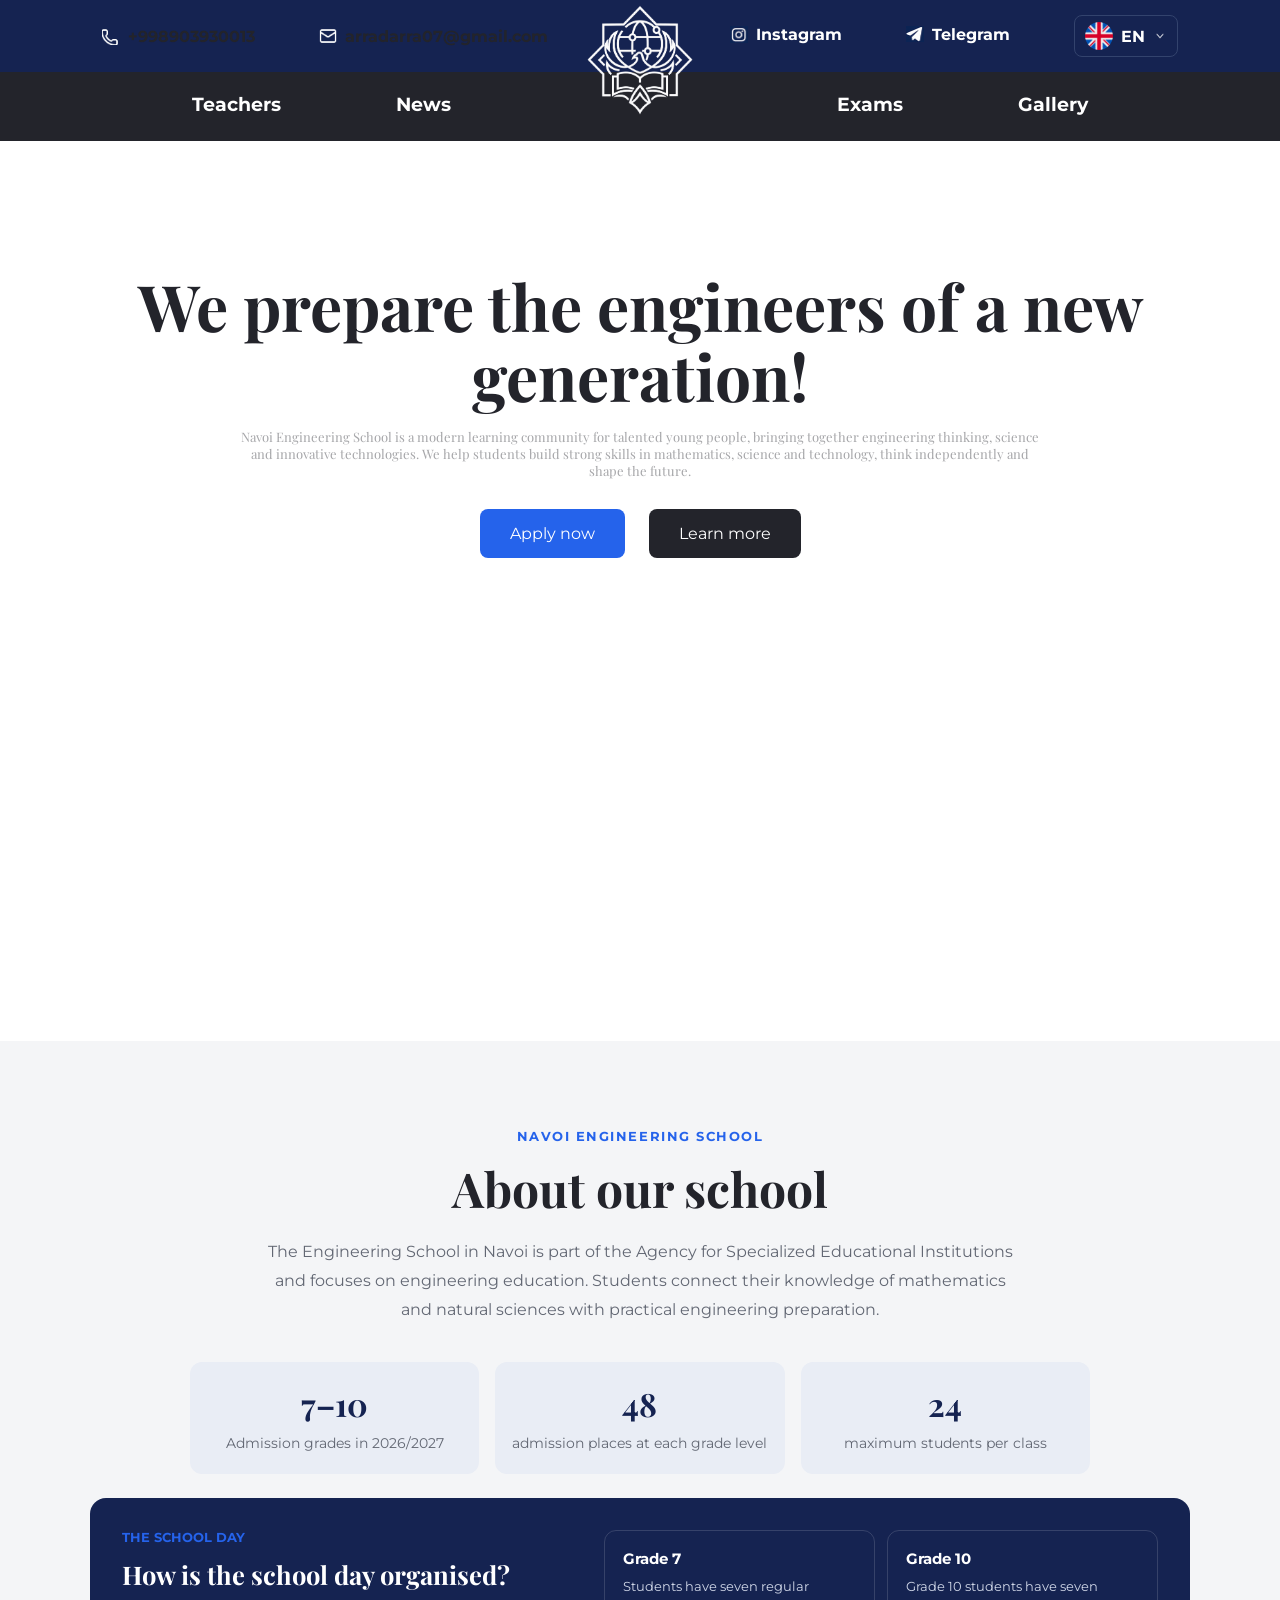
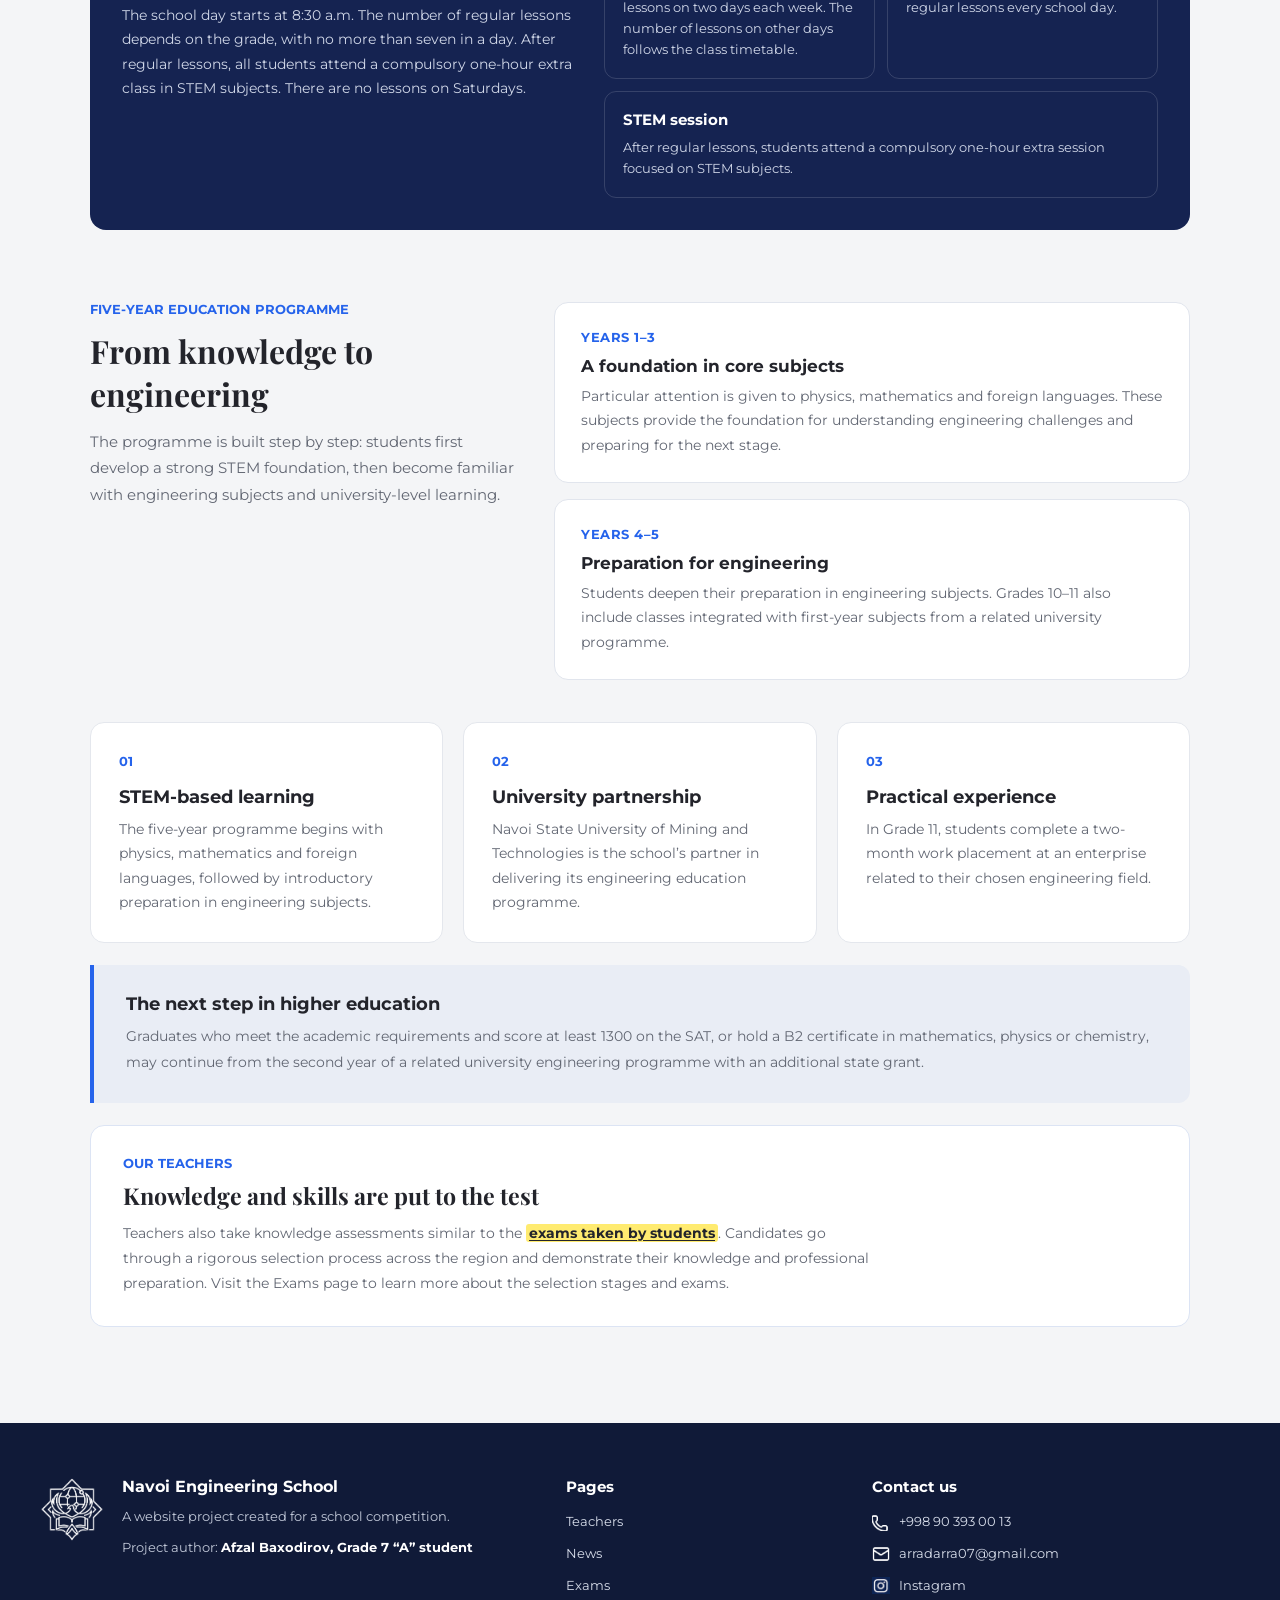
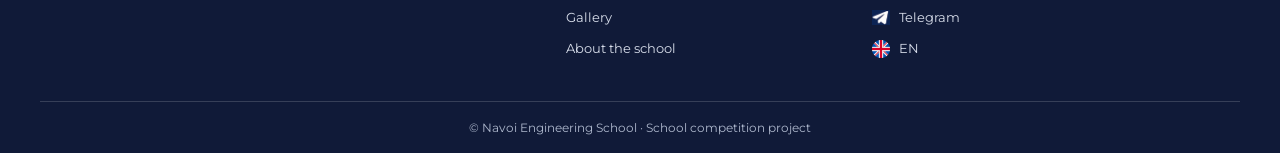
==== ENG/index.html @ 862c659c "Add Russian and English site versions" ====
<!DOCTYPE html>
<html lang="en">
<head>
    <meta charset="UTF-8">
    <meta name="viewport" content="width=device-width, initial-scale=1.0">
    <title>Navoi Engineering School</title>
    <link rel="stylesheet" href="../style.css">
    <link rel="shortcut icon" href="../images/school's emblem/favicon.ico" type="image/x-icon">
    <link rel="preconnect" href="https://fonts.googleapis.com">
    <link rel="preconnect" href="https://fonts.gstatic.com" crossorigin>
    <link href="https://fonts.googleapis.com/css2?family=Comic+Relief:wght@400;700&family=Montserrat:ital,wght@0,100..900;1,100..900&display=swap" rel="stylesheet">
    <link rel="preconnect" href="https://fonts.googleapis.com">
    <link rel="preconnect" href="https://fonts.gstatic.com" crossorigin>
    <link href="https://fonts.googleapis.com/css2?family=Comic+Relief:wght@400;700&family=Montserrat:ital,wght@0,100..900;1,100..900&family=Playfair+Display:ital,wght@0,400..900;1,400..900&display=swap" rel="stylesheet">
</head>
<body>
    <div>
        <nav>
            <header>

                <img src="../images/school's emblem/Global Wings Knowledge Emblem.png" alt="" height=120px" width="120px" class="emblem">


                <div class="top_header">

                    <ul class="top_header_left">
                        <li class="number"><img class="header_icon" src="../images/icons/phone.png" alt="">+998903930013</li>
                        <li class="gmail"><img class="header_icon" src="../images/icons/gmail.png" alt="">arradarra07@gmail.com</li>
                    </ul>

                    <ul class="top_header_right">
                        <li><a class="instagram" href="https://www.instagram.com/navoiy_muhandislik_maktabi?psln=bW1hM2s2ZDJvanhv"><img class="header_icon" src="../images/icons/instagram.png" alt="">Instagram</a></li>
                        <li><a class="telegram" href="https://t.me/Maqsaddan_Yuksak_natijagacha"><img class="header_icon" src="../images/icons/telegram.png" alt="">Telegram</a></li>
                        <li class="language-selector">
                            <details class="lang" data-current-language="en">
                                <summary class="lang_button">
                                    <img class="language-current-flag language-current-flag--uzb" src="../images/icons/uzb-flag.png" alt="">
                                    <img class="language-current-flag language-current-flag--ru" src="../images/icons/rus-flagpng.png" alt="">
                                    <img class="language-current-flag language-current-flag--en" src="../images/icons/uk-flag.png" alt="">
                                    <span class="language-code language-code--uzb">UZB</span><span class="language-code language-code--ru">RU</span><span class="language-code language-code--en">EN</span>
                                    <img class="lang_arrow" src="../images/icons/down.png" alt="">
                                </summary>
                                <ul class="language-menu">
                                    <li><a class="language-option " href="../index.html" ><span>UZB</span><img src="../images/icons/uzb-flag.png" alt=""></a></li>
                                    <li><a class="language-option " href="../RUS/index.html" ><span>RU</span><img src="../images/icons/rus-flagpng.png" alt=""></a></li>
                                    <li><a class="language-option is-current" href="index.html" aria-current="page"><span>EN</span><img src="../images/icons/uk-flag.png" alt=""></a></li>
                                </ul>
                            </details>
                        </li>
                    </ul>


                </div>

                <div class="bottom_header">
                    <ul class="bottom_header_left">
                        <li>
                            <a href="pages/teachers.html" class="teachers page">Teachers</a>
                        </li>

                        <li>
                            <a href="pages/news.html" class="news page">News</a>
                        </li>
                    </ul>

                    <ul class="bottom_header_right">
                        <li>
                            <a href="pages/exams.html" class="exams page">Exams</a>
                        </li>

                        <li>
                            <a href="pages/gallery.html" class="gallery page">Gallery</a>
                        </li>
                    </ul>
                </div>
            </header>



            <div class="body">

                <div class="body__text">
                    <h1 class="h1">
                    We prepare the engineers of a new generation!
                    </h1>
                    <p class="desc">
                        Navoi Engineering School is a modern learning community for talented young people, bringing together engineering thinking, science and innovative technologies. We help students build strong skills in mathematics, science and technology, think independently and shape the future.
                    </p>
                </div>

                <div class="main__buttons">

                    <div class="ariza">
                        <a class="ariza__text" href="https://ariza.piima.uz/">
                            Apply now
                        </a>
                    </div>

                    <div class="malumot">
                        <a href="#about" class="malumot__text">
                            Learn more
                        </a>
                    </div>

                </div>

            </div>
        </nav>

        <section class="about" id="about" aria-labelledby="about_title">
            <div class="about__content">
                <p class="about__eyebrow">Navoi Engineering School</p>
                <h2 class="about__title" id="about_title">About our school</h2>
                <p class="about__intro">
                    The Engineering School in Navoi is part of the Agency for Specialized Educational Institutions and focuses on engineering education. Students connect their knowledge of mathematics and natural sciences with practical engineering preparation.
                </p>

                <div class="about__stats" aria-label="School at a glance">
                    <div class="about__stat">
                        <strong>7–10</strong>
                        <span>Admission grades in 2026/2027</span>
                    </div>
                    <div class="about__stat">
                        <strong>48</strong>
                        <span>admission places at each grade level</span>
                    </div>
                    <div class="about__stat">
                        <strong>24</strong>
                        <span>maximum students per class</span>
                    </div>
                </div>

                <section class="about__schedule" aria-labelledby="schedule_title">
                    <div class="about__schedule-heading">
                        <p class="about__number">THE SCHOOL DAY</p>
                        <h3 id="schedule_title">How is the school day organised?</h3>
                        <p>The school day starts at 8:30 a.m. The number of regular lessons depends on the grade, with no more than seven in a day. After regular lessons, all students attend a compulsory one-hour extra class in STEM subjects. There are no lessons on Saturdays.</p>
                    </div>
                    <div class="about__schedule-details">
                        <div class="about__schedule-item">
                            <strong>Grade 7</strong>
                            <span>Students have seven regular lessons on two days each week. The number of lessons on other days follows the class timetable.</span>
                        </div>
                        <div class="about__schedule-item">
                            <strong>Grade 10</strong>
                            <span>Grade 10 students have seven regular lessons every school day.</span>
                        </div>
                        <div class="about__schedule-item about__schedule-item--stem">
                            <strong>STEM session</strong>
                            <span>After regular lessons, students attend a compulsory one-hour extra session focused on STEM subjects.</span>
                        </div>
                    </div>
                </section>

                <section class="about__path" aria-labelledby="path_title">
                    <div class="about__path-heading">
                        <p class="about__number">FIVE-YEAR EDUCATION PROGRAMME</p>
                        <h3 id="path_title">From knowledge to engineering</h3>
                        <p>The programme is built step by step: students first develop a strong STEM foundation, then become familiar with engineering subjects and university-level learning.</p>
                    </div>
                    <div class="about__path-steps">
                        <article class="about__path-step">
                            <span class="about__path-years">Years 1–3</span>
                            <h4>A foundation in core subjects</h4>
                            <p>Particular attention is given to physics, mathematics and foreign languages. These subjects provide the foundation for understanding engineering challenges and preparing for the next stage.</p>
                        </article>
                        <article class="about__path-step">
                            <span class="about__path-years">Years 4–5</span>
                            <h4>Preparation for engineering</h4>
                            <p>Students deepen their preparation in engineering subjects. Grades 10–11 also include classes integrated with first-year subjects from a related university programme.</p>
                        </article>
                    </div>
                </section>

                <div class="about__features">
                    <article class="about__feature">
                        <span class="about__number">01</span>
                        <h3>STEM-based learning</h3>
                        <p>The five-year programme begins with physics, mathematics and foreign languages, followed by introductory preparation in engineering subjects.</p>
                    </article>
                    <article class="about__feature">
                        <span class="about__number">02</span>
                        <h3>University partnership</h3>
                        <p>Navoi State University of Mining and Technologies is the school’s partner in delivering its engineering education programme.</p>
                    </article>
                    <article class="about__feature">
                        <span class="about__number">03</span>
                        <h3>Practical experience</h3>
                        <p>In Grade 11, students complete a two-month work placement at an enterprise related to their chosen engineering field.</p>
                    </article>
                </div>

                <div class="about__outcome">
                    <h3>The next step in higher education</h3>
                    <p>Graduates who meet the academic requirements and score at least 1300 on the SAT, or hold a B2 certificate in mathematics, physics or chemistry, may continue from the second year of a related university engineering programme with an additional state grant.</p>
                </div>

                <div class="about__teacher-selection">
                    <div>
                        <p class="about__number">OUR TEACHERS</p>
                        <h3>Knowledge and skills are put to the test</h3>
                        <p>Teachers also take knowledge assessments similar to the <a class="about__teacher-inline-link" href="pages/exams.html">exams taken by students</a>. Candidates go through a rigorous selection process across the region and demonstrate their knowledge and professional preparation. Visit the Exams page to learn more about the selection stages and exams.</p>
                    </div>
                </div>
            </div>
        </section>

        <footer class="site_footer">
            <div class="site_footer__content">
                <div class="site_footer__brand">
                    <img src="../images/school's emblem/Global Wings Knowledge Emblem.png" alt="Navoi Engineering School emblemasi" class="site_footer__emblem">
                    <div>
                        <h2>Navoi Engineering School</h2>
                        <p>A website project created for a school competition.</p>
                        <p class="site_footer__author">Project author: <strong>Afzal Baxodirov, Grade 7 “A” student</strong></p>
                    </div>
                </div>

                <nav class="site_footer__nav" aria-label="Footer navigation">
                    <h3>Pages</h3>
                    <a href="pages/teachers.html">Teachers</a>
                    <a href="pages/news.html">News</a>
                    <a href="pages/exams.html">Exams</a>
                    <a href="pages/gallery.html">Gallery</a>
                    <a href="#about">About the school</a>
                </nav>

                <div class="site_footer__contact">
                    <h3>Contact us</h3>
                    <a href="tel:+998903930013"><img src="../images/icons/phone.png" alt="">+998 90 393 00 13</a>
                    <a href="mailto:arradarra07@gmail.com"><img src="../images/icons/gmail.png" alt="">arradarra07@gmail.com</a>
                    <a href="https://www.instagram.com/navoiy_muhandislik_maktabi?psln=bW1hM2s2ZDJvanhv"><img src="../images/icons/instagram.png" alt="">Instagram</a>
                    <a href="https://t.me/Maqsaddan_Yuksak_natijagacha"><img src="../images/icons/telegram.png" alt="">Telegram</a>
                    <span class="site_footer__language"><img src="../images/icons/uk-flag.png" alt="">EN</span>
                </div>
            </div>
            <div class="site_footer__bottom">© Navoi Engineering School · School competition project</div>
        </footer>
    </div>
</body>
</html>
---- style.css ----
/* Base styles */
* {
    box-sizing: border-box;
    margin: 0;
    padding: 0;
}

html {
    scroll-behavior: smooth;
}

body {
    color: #23242b;
    font-family: "Montserrat", sans-serif;
}

a {
    color: #fff;
    text-decoration: none;
}

ul {
    list-style: none;
}

/* Header */
header {
    position: relative;
}

.top_header,
.bottom_header {
    display: flex;
    justify-content: space-between;
    font-weight: 700;
}

.top_header {
    align-items: center;
    padding: 15px 8%;
    background-color: #152351;
}

.bottom_header {
    padding: 20px 15% 25px;
    background-color: #23242b;
    font-size: 1.2rem;
}

.top_header_left,
.top_header_right {
    display: flex;
    align-items: center;
    gap: 64px;
}

.bottom_header_left,
.bottom_header_right {
    display: flex;
    gap: 115px;
}

.emblem {
    position: absolute;
    z-index: 1;
    top: 5px;
    left: 50%;
    width: 110px;
    height: 110px;
    padding: 0;
    transform: translateX(-50%);
}

.number,
.gmail,
.top_header_right a,
.lang_button {
    display: inline-flex;
    align-items: center;
    gap: 8px;
    white-space: nowrap;
}

.header_icon {
    display: block;
    width: 18px;
    height: 18px;
    object-fit: contain;
}

.lang_arrow {
    display: block;
    width: 18px;
    height: 18px;
    object-fit: contain;
}

.lang_button {
    padding: 6px 10px;
    border: 1px solid #33436d;
    border-radius: 8px;
    background-color: #152351;
    color: #fff;
    font: inherit;
    cursor: pointer;
    list-style: none;
}

.lang_button::-webkit-details-marker {
    display: none;
}

.lang_button:hover {
    background-color: #1c2d59;
}

.top_header_right > li {
    flex: 0 0 auto;
}

.language-selector,
.lang {
    position: relative;
}

.language-current-flag,
.language-option img {
    display: block;
    width: 28px;
    height: 28px;
    border-radius: 50%;
    object-fit: cover;
}

.language-current-flag,
.language-code {
    display: none;
}

.lang[data-current-language="uzb"] .language-current-flag--uzb,
.lang[data-current-language="ru"] .language-current-flag--ru,
.lang[data-current-language="en"] .language-current-flag--en {
    display: block;
}

.lang[data-current-language="uzb"] .language-code--uzb,
.lang[data-current-language="ru"] .language-code--ru,
.lang[data-current-language="en"] .language-code--en {
    display: inline;
}

.lang_arrow {
    width: 14px;
    height: 14px;
    transition: transform 160ms ease;
}

.lang[open] .lang_arrow {
    transform: rotate(180deg);
}

.language-menu {
    display: none;
}

.lang[open] > .language-menu {
    display: grid;
}

.language-menu {
    position: absolute;
    z-index: 20;
    top: calc(100% + 8px);
    right: 0;
    display: grid;
    gap: 2px;
    min-width: 104px;
    padding: 7px;
    border: 1px solid rgb(255 255 255 / 10%);
    border-radius: 12px;
    background: #101a38;
    box-shadow: 0 12px 28px rgb(0 0 0 / 28%);
}

.language-menu li {
    position: relative;
    display: block;
}

.language-option {
    display: flex;
    width: 100%;
    align-items: center;
    justify-content: space-between;
    gap: 16px;
    padding: 8px 7px;
    border: 0;
    border-radius: 7px;
    background: transparent;
    color: #eef2ff;
    font: inherit;
    font-size: 0.82rem;
    cursor: pointer;
    text-decoration: none;
}

.language-option.is-current {
    background: #1c2d59;
    color: #fff;
    font-weight: 700;
    box-shadow: inset 0 0 0 1px #38518b;
}

.language-option:focus-visible {
    outline: 2px solid #7da5ff;
    outline-offset: 2px;
}

/* Main content */
.body {
    min-height: 100vh;
}

.h1 {
    max-width: 1100px;
    margin-inline: auto;
    padding: 130px 24px 0;
    font-family: "Playfair Display", serif;
    font-size: clamp(2.5rem, 5vw, 4rem);
    line-height: 1.1;
    text-align: center;
}

.desc {
    max-width: 850px;
    margin: 0 auto;
    padding: 16px 24px 0;
    font-family: "Playfair Display", serif;
    font-size: 0.8125rem;
    font-weight: 200;
    opacity: 0.4;
    text-align: center;
}

.main__buttons {
    display: flex;
    align-items: center;
    justify-content: center;
    gap: 24px;
    margin-top: 30px;
}

.ariza__text,
.malumot__text {
    display: inline-block;
    padding: 15px 30px;
    border-radius: 8px;
    color: #fff;
    white-space: nowrap;
}

.ariza__text {
    background-color: #2563eb;
}

.ariza__text:hover {
    background-color: #1d4ed8;
}

.malumot__text {
    background-color: #23242b;
}

/* About the school */
.about {
    padding: 88px 24px 96px;
    background-color: #f4f5f7;
}

.about__content {
    max-width: 1100px;
    margin-inline: auto;
}

.about__eyebrow {
    color: #2563eb;
    font-size: 0.8rem;
    font-weight: 700;
    letter-spacing: 0.12em;
    text-align: center;
    text-transform: uppercase;
}

.about__title {
    margin-top: 12px;
    color: #23242b;
    font-family: "Playfair Display", serif;
    font-size: clamp(2rem, 4vw, 3rem);
    text-align: center;
}

.about__intro {
    max-width: 760px;
    margin: 18px auto 0;
    color: #626773;
    font-size: 1rem;
    line-height: 1.8;
    text-align: center;
}

.about__stats {
    display: grid;
    grid-template-columns: repeat(3, minmax(0, 1fr));
    gap: 16px;
    max-width: 900px;
    margin: 38px auto 0;
}

.about__stat {
    display: flex;
    flex-direction: column;
    align-items: center;
    gap: 8px;
    padding: 20px 14px;
    border-radius: 12px;
    background-color: #e9edf5;
    text-align: center;
}

.about__stat strong {
    color: #152351;
    font-family: "Playfair Display", serif;
    font-size: 2rem;
}

.about__stat span {
    color: #626773;
    font-size: 0.85rem;
    line-height: 1.5;
}

.about__schedule {
    display: grid;
    grid-template-columns: 0.9fr 1.1fr;
    gap: 28px;
    margin-top: 24px;
    padding: 32px;
    border-radius: 16px;
    background-color: #152351;
}

.about__schedule-heading h3 {
    margin-top: 12px;
    color: #fff;
    font-family: "Playfair Display", serif;
    font-size: 1.6rem;
}

.about__schedule-heading > p:last-child {
    margin-top: 12px;
    color: #d0d7e8;
    font-size: 0.9rem;
    line-height: 1.7;
}

.about__schedule-details {
    display: grid;
    grid-template-columns: repeat(2, minmax(0, 1fr));
    gap: 12px;
}

.about__schedule-item {
    display: flex;
    flex-direction: column;
    gap: 8px;
    padding: 18px;
    border: 1px solid rgb(255 255 255 / 14%);
    border-radius: 12px;
    color: #fff;
}

.about__schedule-item strong {
    font-size: 0.95rem;
}

.about__schedule-item span {
    color: #d0d7e8;
    font-size: 0.82rem;
    line-height: 1.6;
}

.about__schedule-item--stem {
    grid-column: 1 / -1;
}

.about__path {
    display: grid;
    grid-template-columns: 0.8fr 1.2fr;
    gap: 40px;
    align-items: start;
    margin-top: 72px;
}

.about__path-heading h3 {
    margin-top: 12px;
    color: #23242b;
    font-family: "Playfair Display", serif;
    font-size: 2rem;
}

.about__path-heading > p:last-child {
    margin-top: 14px;
    color: #626773;
    font-size: 0.92rem;
    line-height: 1.8;
}

.about__path-steps {
    display: grid;
    gap: 16px;
}

.about__path-step {
    padding: 24px 26px;
    border: 1px solid #e1e5ed;
    border-radius: 14px;
    background-color: #fff;
}

.about__path-years {
    color: #2563eb;
    font-size: 0.8rem;
    font-weight: 700;
    letter-spacing: 0.04em;
    text-transform: uppercase;
}

.about__path-step h4 {
    margin-top: 10px;
    color: #23242b;
    font-size: 1.05rem;
}

.about__path-step p {
    margin-top: 8px;
    color: #626773;
    font-size: 0.88rem;
    line-height: 1.75;
}

.about__features {
    display: grid;
    grid-template-columns: repeat(3, minmax(0, 1fr));
    gap: 20px;
    margin-top: 42px;
}

.about__feature {
    padding: 28px;
    border: 1px solid #e4e7ed;
    border-radius: 14px;
    background-color: #fff;
}

.about__number {
    color: #2563eb;
    font-size: 0.8rem;
    font-weight: 700;
}

.about__feature h3 {
    margin-top: 16px;
    color: #23242b;
    font-size: 1.1rem;
}

.about__feature p {
    margin-top: 10px;
    color: #626773;
    font-size: 0.9rem;
    line-height: 1.7;
}

.about__outcome {
    margin-top: 22px;
    padding: 28px 32px;
    border-left: 4px solid #2563eb;
    border-radius: 0 12px 12px 0;
    background-color: #e9edf5;
}

.about__outcome h3 {
    color: #23242b;
    font-size: 1.1rem;
}

.about__outcome p {
    margin-top: 10px;
    color: #626773;
    font-size: 0.9rem;
    line-height: 1.75;
}

.about__teacher-selection {
    margin-top: 22px;
    padding: 30px 32px;
    border: 1px solid #dce4f4;
    border-radius: 14px;
    background-color: #fff;
}

.about__teacher-selection h3 {
    margin-top: 9px;
    color: #23242b;
    font-family: "Playfair Display", serif;
    font-size: 1.45rem;
}

.about__teacher-selection p:last-child {
    max-width: 760px;
    margin-top: 10px;
    color: #626773;
    font-size: 0.9rem;
    line-height: 1.75;
}

.about__teacher-inline-link {
    padding: 0 3px;
    border-radius: 3px;
    background-color: #ffeb70;
    color: #23242b;
    font-weight: 700;
    text-decoration: underline;
    text-decoration-thickness: 1px;
    text-underline-offset: 2px;
}

.about__teacher-inline-link:hover {
    background-color: #ffdc35;
}

/* Footer */
.site_footer {
    padding: 54px 24px 0;
    background-color: #101a38;
    color: #fff;
}

.site_footer__content {
    display: grid;
    grid-template-columns: 1.3fr 0.7fr 1fr;
    gap: 48px;
    max-width: 1200px;
    margin: 0 auto;
    padding-bottom: 42px;
}

.site_footer__brand {
    display: flex;
    align-items: flex-start;
    gap: 18px;
}

.site_footer__emblem {
    flex: 0 0 auto;
    width: 64px;
    height: 64px;
    object-fit: contain;
}

.site_footer h2 {
    font-size: 1rem;
}

.site_footer h3 {
    margin-bottom: 18px;
    font-size: 0.95rem;
}

.site_footer__brand p {
    margin-top: 10px;
    color: #c2c9d9;
    font-size: 0.82rem;
    line-height: 1.6;
}

.site_footer__author strong {
    color: #fff;
}

.site_footer__nav,
.site_footer__contact {
    display: flex;
    flex-direction: column;
    align-items: flex-start;
    gap: 12px;
}

.site_footer__nav h3,
.site_footer__contact h3 {
    margin-bottom: 4px;
}

.site_footer__nav a,
.site_footer__contact a,
.site_footer__language {
    display: inline-flex;
    align-items: center;
    gap: 9px;
    color: #d8deeb;
    font-size: 0.82rem;
    line-height: 1.5;
}

.site_footer__nav a:hover,
.site_footer__contact a:hover {
    color: #fff;
}

.site_footer__contact img {
    width: 18px;
    height: 18px;
    object-fit: contain;
}

.site_footer__bottom {
    max-width: 1200px;
    margin: 0 auto;
    padding: 18px 0;
    border-top: 1px solid rgb(255 255 255 / 16%);
    color: #aeb8cd;
    font-size: 0.75rem;
    text-align: center;
}

/* Small screens */
@media (max-width: 760px) {
    .top_header {
        gap: 16px;
        padding-inline: 5%;
    }

    .top_header_left,
    .top_header_right,
    .bottom_header_left,
    .bottom_header_right {
        gap: 16px;
    }

    .bottom_header {
        padding-inline: 5%;
        font-size: 0.9rem;
    }

    .emblem {
        width: 76px;
        height: 76px;
    }

    .main__buttons {
        flex-wrap: wrap;
        gap: 14px;
        padding-inline: 16px;
    }

    .about {
        padding-block: 64px;
    }

    .about__features {
        grid-template-columns: 1fr;
        gap: 14px;
        margin-top: 30px;
    }

    .about__stats {
        gap: 10px;
        margin-top: 28px;
    }

    .about__stat {
        padding: 16px 10px;
    }

    .about__stat strong {
        font-size: 1.6rem;
    }

    .about__stat span {
        font-size: 0.75rem;
    }

    .about__schedule {
        grid-template-columns: 1fr;
        gap: 20px;
        padding: 22px;
    }

    .about__path {
        grid-template-columns: 1fr;
        gap: 22px;
        margin-top: 54px;
    }

    .about__outcome {
        padding: 22px;
    }

    .about__teacher-selection {
        padding: 22px;
    }

    .site_footer__content {
        grid-template-columns: repeat(2, minmax(0, 1fr));
        gap: 34px 24px;
    }

    .site_footer__brand {
        grid-column: 1 / -1;
    }
}

@media (max-width: 520px) {
    .about__stats {
        grid-template-columns: 1fr;
    }

    .site_footer__content {
        grid-template-columns: 1fr;
        gap: 30px;
    }

    .site_footer__brand {
        grid-column: auto;
    }
}

@media (max-width: 520px) {
    .top_header,
    .bottom_header {
        flex-wrap: wrap;
        justify-content: center;
    }

    .top_header_left,
    .top_header_right {
        justify-content: center;
        gap: 12px;
        font-size: 0.75rem;
    }

    .bottom_header {
        gap: 12px;
        padding-top: 40px;
    }

    .bottom_header_left,
    .bottom_header_right {
        gap: 18px;
    }

    .h1 {
        padding-top: 64px;
    }

    .ariza__text,
    .malumot__text {
        padding: 12px 18px;
        font-size: 0.9rem;
    }
}
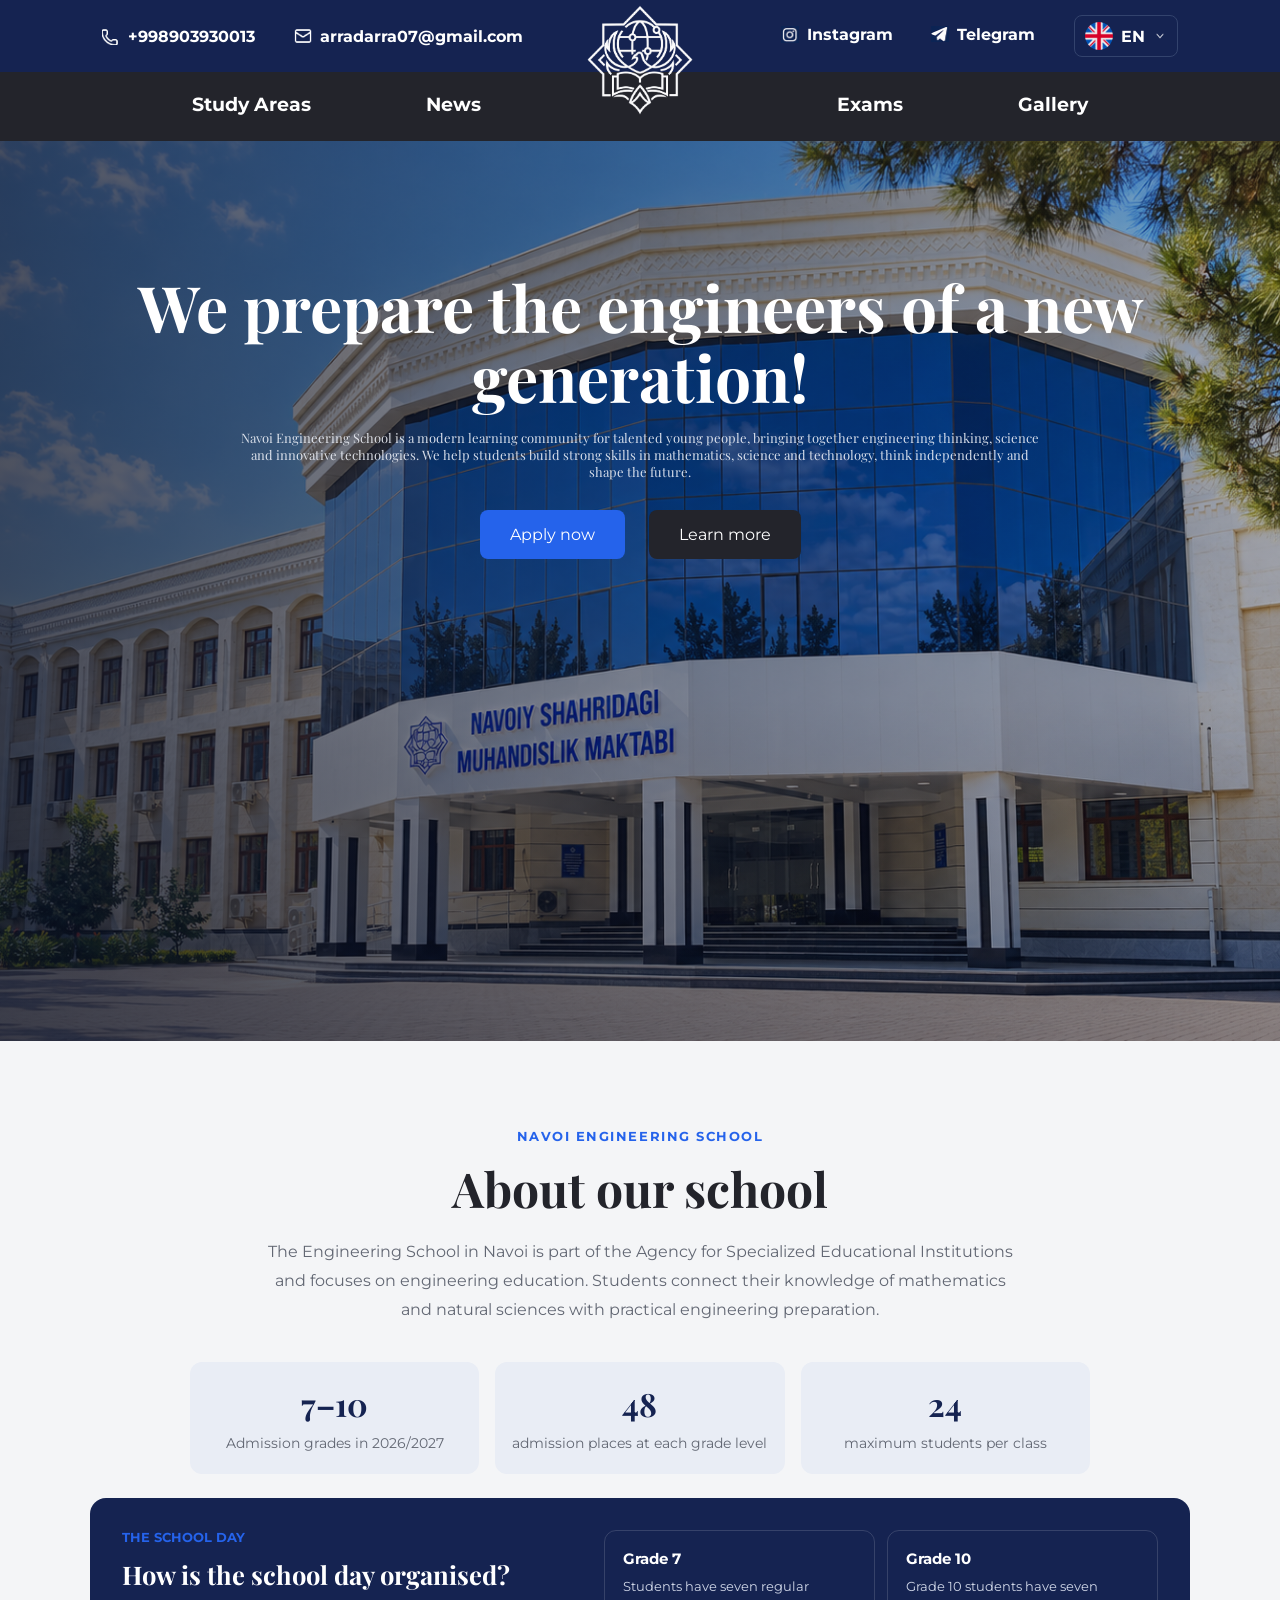
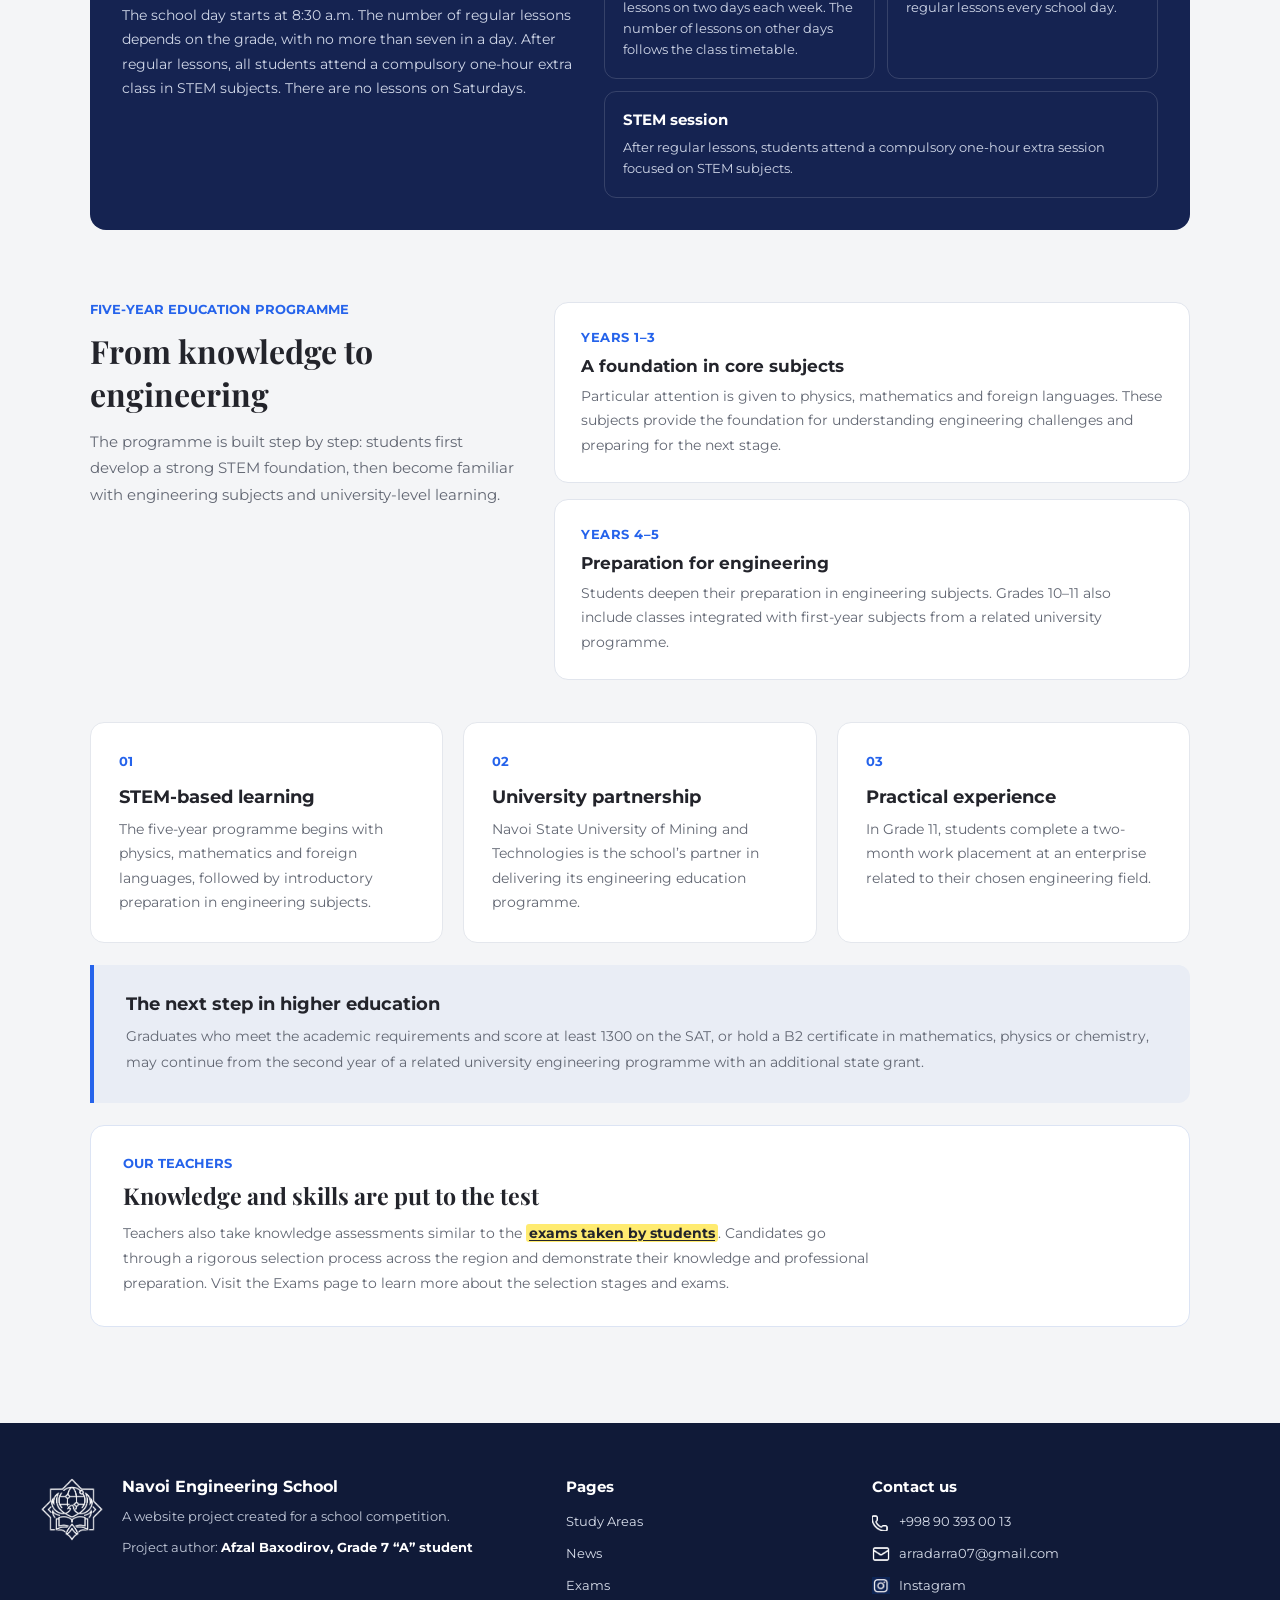
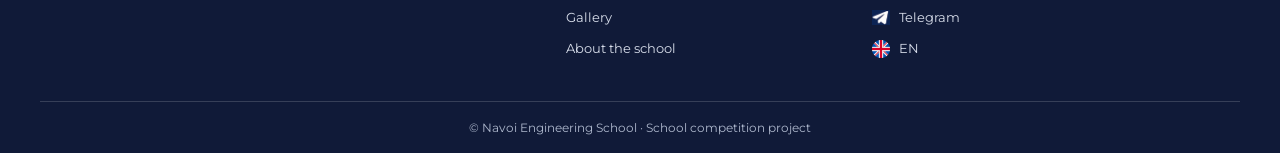
==== commit 6ba1bd8a: "Complete multilingual school website" ====
--- a/ENG/index.html
+++ b/ENG/index.html
@@ -18,7 +18,7 @@
         <nav>
             <header>
 
-                <img src="../images/school's emblem/Global Wings Knowledge Emblem.png" alt="" height=120px" width="120px" class="emblem">
+                <img src="../images/school's emblem/Global Wings Knowledge Emblem.png" alt="" height="120" width="120" class="emblem">
 
 
                 <div class="top_header">
@@ -37,11 +37,11 @@
                                     <img class="language-current-flag language-current-flag--uzb" src="../images/icons/uzb-flag.png" alt="">
                                     <img class="language-current-flag language-current-flag--ru" src="../images/icons/rus-flagpng.png" alt="">
                                     <img class="language-current-flag language-current-flag--en" src="../images/icons/uk-flag.png" alt="">
-                                    <span class="language-code language-code--uzb">UZB</span><span class="language-code language-code--ru">RU</span><span class="language-code language-code--en">EN</span>
+                                    <span class="language-code language-code--uzb">UZ</span><span class="language-code language-code--ru">RU</span><span class="language-code language-code--en">EN</span>
                                     <img class="lang_arrow" src="../images/icons/down.png" alt="">
                                 </summary>
                                 <ul class="language-menu">
-                                    <li><a class="language-option " href="../index.html" ><span>UZB</span><img src="../images/icons/uzb-flag.png" alt=""></a></li>
+                                    <li><a class="language-option " href="../index.html" ><span>UZ</span><img src="../images/icons/uzb-flag.png" alt=""></a></li>
                                     <li><a class="language-option " href="../RUS/index.html" ><span>RU</span><img src="../images/icons/rus-flagpng.png" alt=""></a></li>
                                     <li><a class="language-option is-current" href="index.html" aria-current="page"><span>EN</span><img src="../images/icons/uk-flag.png" alt=""></a></li>
                                 </ul>
@@ -53,26 +53,15 @@
                 </div>
 
                 <div class="bottom_header">
-                    <ul class="bottom_header_left">
-                        <li>
-                            <a href="pages/teachers.html" class="teachers page">Teachers</a>
-                        </li>
-
-                        <li>
-                            <a href="pages/news.html" class="news page">News</a>
-                        </li>
-                    </ul>
-
-                    <ul class="bottom_header_right">
-                        <li>
-                            <a href="pages/exams.html" class="exams page">Exams</a>
-                        </li>
-
-                        <li>
-                            <a href="pages/gallery.html" class="gallery page">Gallery</a>
-                        </li>
-                    </ul>
-                </div>
+    <ul class="bottom_header_left">
+<li><a href="pages/directions.html" class="directions page">Study Areas</a></li>
+<li><a href="pages/news.html" class="news page">News</a></li>
+    </ul>
+    <ul class="bottom_header_right">
+<li><a href="pages/exams.html" class="exams page">Exams</a></li>
+<li><a href="pages/gallery.html" class="gallery page">Gallery</a></li>
+    </ul>
+</div>
             </header>
 
 
@@ -218,7 +207,7 @@
 
                 <nav class="site_footer__nav" aria-label="Footer navigation">
                     <h3>Pages</h3>
-                    <a href="pages/teachers.html">Teachers</a>
+                    <a href="pages/directions.html">Study Areas</a>
                     <a href="pages/news.html">News</a>
                     <a href="pages/exams.html">Exams</a>
                     <a href="pages/gallery.html">Gallery</a>
--- a/style.css
+++ b/style.css
@@ -39,6 +39,7 @@
     align-items: center;
     padding: 15px 8%;
     background-color: #152351;
+    color: #fff;
 }
 
 .bottom_header {
@@ -51,7 +52,7 @@
 .top_header_right {
     display: flex;
     align-items: center;
-    gap: 64px;
+    gap: clamp(16px, 3vw, 40px);
 }
 
 .bottom_header_left,
@@ -218,7 +219,15 @@
 
 /* Main content */
 .body {
+    position: relative;
+    isolation: isolate;
     min-height: 100vh;
+    padding: 1px 24px 80px;
+    background:
+        linear-gradient(90deg, rgb(10 16 34 / 72%) 0%, rgb(10 16 34 / 48%) 48%, rgb(10 16 34 / 24%) 100%),
+        linear-gradient(0deg, rgb(10 16 34 / 28%), transparent 38%),
+        url("images/school-hero.png") center 48% / cover no-repeat;
+    color: #fff;
 }
 
 .h1 {
@@ -238,7 +247,8 @@
     font-family: "Playfair Display", serif;
     font-size: 0.8125rem;
     font-weight: 200;
-    opacity: 0.4;
+    color: #f0f3fa;
+    opacity: 0.88;
     text-align: center;
 }
 
@@ -633,11 +643,43 @@
     text-align: center;
 }
 
+@media (max-width: 1000px) {
+    .top_header {
+        padding-inline: 2%;
+    }
+
+    .top_header_left,
+    .top_header_right {
+        gap: clamp(8px, 1vw, 16px);
+    }
+
+    .bottom_header {
+        padding-inline: 10%;
+    }
+
+    .bottom_header_left,
+    .bottom_header_right {
+        gap: clamp(24px, 7vw, 60px);
+    }
+}
+
 /* Small screens */
 @media (max-width: 760px) {
+    header {
+        display: grid;
+        grid-template-areas:
+            "top"
+            "logo"
+            "nav";
+        background-color: #152351;
+    }
+
     .top_header {
+        grid-area: top;
+        flex-wrap: wrap;
+        justify-content: center;
         gap: 16px;
-        padding-inline: 5%;
+        padding: 12px 5%;
     }
 
     .top_header_left,
@@ -647,14 +689,33 @@
         gap: 16px;
     }
 
+    .top_header_left,
+    .top_header_right {
+        flex-wrap: wrap;
+        justify-content: center;
+    }
+
     .bottom_header {
+        grid-area: nav;
+        flex-wrap: wrap;
+        justify-content: center;
+        gap: 14px 24px;
         padding-inline: 5%;
         font-size: 0.9rem;
     }
 
     .emblem {
-        width: 76px;
-        height: 76px;
+        position: static;
+        grid-area: logo;
+        width: 64px;
+        height: 64px;
+        margin: 8px auto;
+        transform: none;
+    }
+
+    .bottom_header_left,
+    .bottom_header_right {
+        gap: clamp(16px, 5vw, 28px);
     }
 
     .main__buttons {
@@ -731,6 +792,1072 @@
     }
 
     .site_footer__brand {
+        grid-column: auto;
+    }
+}
+
+/* Entrance exam information pages */
+.exam-page {
+    min-height: 100vh;
+    padding: clamp(54px, 7vw, 88px) 24px 104px;
+    background: #f7f8fb;
+}
+
+.exam-page__intro,
+.exam-section,
+.exam-facts {
+    max-width: 1120px;
+    margin-inline: auto;
+}
+
+.exam-page__intro {
+    max-width: 800px;
+    margin-bottom: 38px;
+    text-align: center;
+}
+
+.exam-page__eyebrow {
+    color: #2563eb;
+    font-size: 0.76rem;
+    font-weight: 700;
+    letter-spacing: 0.13em;
+    line-height: 1.5;
+}
+
+.exam-page__intro h1 {
+    margin-top: 12px;
+    color: #20283a;
+    font-family: "Playfair Display", serif;
+    font-size: clamp(2.15rem, 4.8vw, 3.5rem);
+    line-height: 1.15;
+}
+
+.exam-page__intro > p:last-child {
+    margin: 18px auto 0;
+    color: #687080;
+    font-size: 1rem;
+    line-height: 1.8;
+}
+
+.exam-facts {
+    display: grid;
+    grid-template-columns: repeat(4, minmax(0, 1fr));
+    gap: 14px;
+    margin-bottom: 68px;
+}
+
+.exam-fact {
+    display: flex;
+    min-height: 128px;
+    flex-direction: column;
+    align-items: center;
+    justify-content: center;
+    gap: 9px;
+    padding: 20px 14px;
+    border: 1px solid #e1e5ed;
+    border-radius: 14px;
+    background: #fff;
+    text-align: center;
+}
+
+.exam-fact strong {
+    color: #152351;
+    font-family: "Playfair Display", serif;
+    font-size: clamp(1.35rem, 2.5vw, 1.8rem);
+    line-height: 1.2;
+}
+
+.exam-fact span {
+    color: #687080;
+    font-size: 0.82rem;
+    line-height: 1.5;
+}
+
+.exam-section {
+    display: grid;
+    grid-template-columns: 0.78fr 1.22fr;
+    gap: clamp(26px, 5vw, 64px);
+    align-items: start;
+    margin-top: 24px;
+    padding: clamp(26px, 4vw, 42px);
+    border: 1px solid #e1e5ed;
+    border-radius: 18px;
+    background: #fff;
+}
+
+.exam-section__heading h2 {
+    margin-top: 10px;
+    color: #20283a;
+    font-family: "Playfair Display", serif;
+    font-size: clamp(1.55rem, 3vw, 2.1rem);
+    line-height: 1.25;
+}
+
+.exam-section__heading > p:last-child:not(.exam-page__eyebrow) {
+    margin-top: 12px;
+    color: #687080;
+    font-size: 0.9rem;
+    line-height: 1.7;
+}
+
+.exam-section__text {
+    color: #626b7b;
+    font-size: 0.92rem;
+    line-height: 1.85;
+}
+
+.exam-section__text p + p {
+    margin-top: 14px;
+}
+
+.exam-section--highlight {
+    grid-template-columns: 0.78fr 1.22fr;
+    background: #101a38;
+    border-color: #101a38;
+}
+
+.exam-section--highlight .exam-section__heading h2 {
+    color: #fff;
+}
+
+.exam-section--highlight .exam-section__heading > p:last-child:not(.exam-page__eyebrow) {
+    color: #c4cde0;
+}
+
+.exam-subjects {
+    display: grid;
+    grid-template-columns: repeat(2, minmax(0, 1fr));
+    gap: 14px;
+}
+
+.exam-subject {
+    min-height: 200px;
+    padding: 22px;
+    border: 1px solid rgb(255 255 255 / 14%);
+    border-radius: 14px;
+    background: rgb(255 255 255 / 5%);
+    color: #d4daea;
+}
+
+.exam-subject__number {
+    color: #78a8ff;
+    font-size: 0.76rem;
+    font-weight: 700;
+}
+
+.exam-subject h3 {
+    margin-top: 13px;
+    color: #fff;
+    font-size: 1.05rem;
+}
+
+.exam-subject strong {
+    display: block;
+    margin-top: 8px;
+    color: #8eb5ff;
+    font-size: 0.95rem;
+}
+
+.exam-subject p {
+    margin-top: 11px;
+    font-size: 0.82rem;
+    line-height: 1.7;
+}
+
+.exam-total {
+    display: flex;
+    grid-column: 2;
+    flex-wrap: wrap;
+    justify-content: space-between;
+    gap: 8px 18px;
+    padding: 16px 18px;
+    border-radius: 10px;
+    background: rgb(255 255 255 / 9%);
+    color: #fff;
+    font-size: 0.86rem;
+}
+
+.exam-total span {
+    color: #c4cde0;
+}
+
+.exam-section--results {
+    margin-bottom: 24px;
+}
+
+.exam-links {
+    display: grid;
+    gap: 10px;
+    margin-top: 22px;
+}
+
+.exam-links a {
+    display: flex;
+    align-items: center;
+    justify-content: space-between;
+    gap: 16px;
+    padding: 13px 16px;
+    border: 1px solid #d7e1f3;
+    border-radius: 9px;
+    background: #f4f7fc;
+    color: #1746a2;
+    font-size: 0.86rem;
+    font-weight: 700;
+    line-height: 1.5;
+    transition: background-color 160ms ease, border-color 160ms ease;
+}
+
+.exam-links a:hover {
+    border-color: #a9c2f3;
+    background: #eaf0fb;
+}
+
+.exam-links a span {
+    flex: 0 0 auto;
+    font-size: 1.2rem;
+}
+
+@media (max-width: 850px) {
+    .exam-facts {
+        grid-template-columns: repeat(2, minmax(0, 1fr));
+    }
+
+    .exam-section,
+    .exam-section--highlight {
+        grid-template-columns: 1fr;
+    }
+
+    .exam-total {
+        grid-column: 1;
+    }
+}
+
+@media (max-width: 600px) {
+    .exam-page {
+        padding: 48px 16px 72px;
+    }
+
+    .exam-page__intro {
+        margin-bottom: 28px;
+    }
+
+    .exam-page__intro > p:last-child {
+        font-size: 0.92rem;
+    }
+
+    .exam-facts {
+        gap: 10px;
+        margin-bottom: 42px;
+    }
+
+    .exam-fact {
+        min-height: 110px;
+        padding: 16px 10px;
+    }
+
+    .exam-section {
+        gap: 20px;
+        margin-top: 16px;
+        padding: 22px 18px;
+    }
+
+    .exam-section__text {
+        font-size: 0.88rem;
+    }
+
+    .exam-subjects {
+        grid-template-columns: 1fr;
+    }
+
+    .exam-subject {
+        min-height: 0;
+    }
+
+    .exam-total {
+        flex-direction: column;
+    }
+}
+
+/* School news */
+.news-page {
+    min-height: 76vh;
+    padding: clamp(54px, 7vw, 88px) 24px 104px;
+    background: #f7f8fb;
+}
+
+.news-page__intro {
+    max-width: 780px;
+    margin: 0 auto 42px;
+    text-align: center;
+}
+
+.news-page__eyebrow,
+.news-card__category {
+    color: #2563eb;
+    font-size: 0.76rem;
+    font-weight: 700;
+    letter-spacing: 0.13em;
+    line-height: 1.5;
+}
+
+.news-page__intro h1 {
+    margin-top: 12px;
+    color: #20283a;
+    font-family: "Playfair Display", serif;
+    font-size: clamp(2.2rem, 5vw, 3.5rem);
+    line-height: 1.15;
+}
+
+.news-page__intro > p:last-child {
+    margin: 16px auto 0;
+    color: #687080;
+    font-size: 1rem;
+    line-height: 1.7;
+}
+
+.news-list {
+    max-width: 920px;
+    margin: 0 auto;
+}
+
+.news-card {
+    overflow: hidden;
+    border: 1px solid #e1e5ed;
+    border-radius: 18px;
+    background: #fff;
+    box-shadow: 0 14px 40px rgb(25 38 65 / 8%);
+}
+
+.news-card + .news-card {
+    margin-top: 24px;
+}
+
+.news-card__heading {
+    padding: 28px 32px 20px;
+}
+
+.news-card__heading h2 {
+    margin-top: 8px;
+    color: #20283a;
+    font-family: "Playfair Display", serif;
+    font-size: clamp(1.45rem, 3vw, 2rem);
+    line-height: 1.3;
+}
+
+.news-card__cover {
+    display: block;
+    width: 100%;
+    max-height: 480px;
+    object-fit: cover;
+    object-position: center 48%;
+}
+
+.news-card__cover--poster {
+    width: min(100%, 460px);
+    max-height: none;
+    margin-inline: auto;
+    object-fit: contain;
+    background: #eaf1fb;
+}
+
+.news-card__gallery {
+    display: grid;
+    grid-template-columns: repeat(3, minmax(0, 1fr));
+    gap: 5px;
+    margin-top: 5px;
+}
+
+.news-card__gallery img {
+    display: block;
+    width: 100%;
+    aspect-ratio: 1.35;
+    object-fit: cover;
+}
+
+.news-card__body {
+    padding: 24px 32px 30px;
+    color: #596273;
+    font-size: 0.94rem;
+    line-height: 1.8;
+}
+
+.news-card__body p + p {
+    margin-top: 12px;
+}
+
+.news-card__source {
+    display: inline-flex;
+    align-items: center;
+    gap: 12px;
+    margin-top: 22px;
+    padding: 12px 17px;
+    border-radius: 9px;
+    background: #152351;
+    color: #fff;
+    font-size: 0.87rem;
+    font-weight: 700;
+    transition: background-color 160ms ease;
+}
+
+.news-card__source:hover {
+    background: #21408a;
+}
+
+.news-card__source span {
+    font-size: 1.1rem;
+}
+
+/* Study areas page */
+.directions-page {
+    padding: clamp(52px, 7vw, 88px) 24px 96px;
+    background: #f7f8fb;
+}
+
+.directions-intro,
+.directions-section,
+.directions-process,
+.directions-highlight,
+.directions-outro {
+    max-width: 1120px;
+    margin-inline: auto;
+}
+
+.directions-intro {
+    max-width: 810px;
+    margin-bottom: 40px;
+    text-align: center;
+}
+
+.directions-eyebrow {
+    color: #2563eb;
+    font-size: 0.76rem;
+    font-weight: 700;
+    letter-spacing: 0.13em;
+    line-height: 1.55;
+}
+
+.directions-intro h1 {
+    margin-top: 12px;
+    color: #20283a;
+    font-family: "Playfair Display", serif;
+    font-size: clamp(2.15rem, 4.8vw, 3.35rem);
+    line-height: 1.16;
+}
+
+.directions-intro > p:last-child {
+    margin: 18px auto 0;
+    color: #687080;
+    font-size: 1rem;
+    line-height: 1.8;
+}
+
+.directions-highlight {
+    display: grid;
+    grid-template-columns: 76px 1fr;
+    gap: 24px;
+    align-items: start;
+    margin-bottom: 78px;
+    padding: clamp(24px, 4vw, 38px);
+    border-radius: 18px;
+    background: #101a38;
+    color: #d7deee;
+}
+
+.directions-highlight__icon {
+    display: grid;
+    width: 64px;
+    height: 64px;
+    place-items: center;
+    border: 1px solid rgb(255 255 255 / 18%);
+    border-radius: 16px;
+    background: rgb(255 255 255 / 7%);
+    font-size: 1.8rem;
+}
+
+.directions-highlight .directions-eyebrow {
+    color: #8eb5ff;
+}
+
+.directions-highlight h2 {
+    margin-top: 7px;
+    color: #fff;
+    font-family: "Playfair Display", serif;
+    font-size: clamp(1.45rem, 3vw, 2.1rem);
+    line-height: 1.25;
+}
+
+.directions-highlight p:last-child {
+    max-width: 800px;
+    margin-top: 12px;
+    font-size: 0.92rem;
+    line-height: 1.8;
+}
+
+.directions-section__heading {
+    max-width: 720px;
+    margin: 0 auto 30px;
+    text-align: center;
+}
+
+.directions-section__heading h2,
+.directions-process__intro h2 {
+    margin-top: 10px;
+    color: #20283a;
+    font-family: "Playfair Display", serif;
+    font-size: clamp(1.9rem, 4vw, 2.75rem);
+    line-height: 1.2;
+}
+
+.directions-section__heading > p:last-child,
+.directions-process__intro > p:last-child {
+    margin-top: 13px;
+    color: #687080;
+    font-size: 0.94rem;
+    line-height: 1.75;
+}
+
+.direction-cards {
+    display: grid;
+    grid-template-columns: repeat(2, minmax(0, 1fr));
+    gap: 20px;
+}
+
+.direction-card {
+    overflow: hidden;
+    border: 1px solid #e1e5ed;
+    border-radius: 16px;
+    background: #fff;
+    box-shadow: 0 10px 28px rgb(25 38 65 / 6%);
+}
+
+.direction-card > img {
+    display: block;
+    width: 100%;
+    height: 245px;
+    object-fit: cover;
+}
+
+.direction-card__content {
+    padding: 24px 26px 28px;
+}
+
+.direction-card__number {
+    color: #2563eb;
+    font-size: 0.78rem;
+    font-weight: 700;
+}
+
+.direction-card h3 {
+    margin-top: 9px;
+    color: #20283a;
+    font-family: "Playfair Display", serif;
+    font-size: 1.3rem;
+    line-height: 1.3;
+}
+
+.direction-card p {
+    margin-top: 11px;
+    color: #687080;
+    font-size: 0.88rem;
+    line-height: 1.75;
+}
+
+.directions-visual-note {
+    margin-top: 16px;
+    color: #788091;
+    font-size: 0.75rem;
+    line-height: 1.6;
+    text-align: right;
+}
+
+.directions-process {
+    display: grid;
+    grid-template-columns: 0.85fr 1.15fr;
+    gap: 54px;
+    align-items: start;
+    margin-top: 78px;
+    padding: clamp(28px, 5vw, 48px);
+    border: 1px solid #e1e5ed;
+    border-radius: 18px;
+    background: #fff;
+}
+
+.directions-steps {
+    display: grid;
+    grid-template-columns: repeat(2, minmax(0, 1fr));
+    gap: 14px;
+    list-style: none;
+}
+
+.directions-steps li {
+    display: flex;
+    align-items: flex-start;
+    gap: 12px;
+    padding: 18px;
+    border-radius: 12px;
+    background: #f2f5fa;
+}
+
+.directions-steps li > span {
+    display: grid;
+    width: 30px;
+    height: 30px;
+    flex: 0 0 auto;
+    place-items: center;
+    border-radius: 50%;
+    background: #152351;
+    color: #fff;
+    font-size: 0.8rem;
+    font-weight: 700;
+}
+
+.directions-steps h3 {
+    color: #20283a;
+    font-size: 0.92rem;
+}
+
+.directions-steps p {
+    margin-top: 6px;
+    color: #687080;
+    font-size: 0.79rem;
+    line-height: 1.65;
+}
+
+.directions-outro {
+    margin-top: 24px;
+    padding: clamp(28px, 5vw, 46px);
+    border-radius: 18px;
+    background: #e9edf5;
+    text-align: center;
+}
+
+.directions-outro h2 {
+    color: #20283a;
+    font-family: "Playfair Display", serif;
+    font-size: clamp(1.6rem, 3.5vw, 2.3rem);
+}
+
+.directions-outro p {
+    max-width: 760px;
+    margin: 12px auto 0;
+    color: #687080;
+    font-size: 0.92rem;
+    line-height: 1.75;
+}
+
+.directions-outro a {
+    display: inline-flex;
+    align-items: center;
+    gap: 12px;
+    margin-top: 20px;
+    padding: 12px 17px;
+    border-radius: 9px;
+    background: #1746a2;
+    color: #fff;
+    font-size: 0.87rem;
+    font-weight: 700;
+}
+
+.directions-outro a:hover {
+    background: #123b8c;
+}
+
+.directions-outro a span {
+    font-size: 1.1rem;
+}
+
+@media (max-width: 850px) {
+    .directions-process {
+        grid-template-columns: 1fr;
+        gap: 26px;
+    }
+}
+
+@media (max-width: 600px) {
+    .directions-page {
+        padding: 46px 16px 68px;
+    }
+
+    .directions-intro > p:last-child {
+        font-size: 0.9rem;
+    }
+
+    .directions-highlight {
+        grid-template-columns: 1fr;
+        gap: 16px;
+        margin-bottom: 54px;
+        padding: 24px 20px;
+    }
+
+    .directions-section__heading {
+        margin-bottom: 22px;
+    }
+
+    .direction-cards {
+        grid-template-columns: 1fr;
+        gap: 15px;
+    }
+
+    .direction-card > img {
+        height: 220px;
+    }
+
+    .direction-card__content {
+        padding: 21px;
+    }
+
+    .directions-visual-note {
+        text-align: left;
+    }
+
+    .directions-process {
+        gap: 22px;
+        margin-top: 54px;
+        padding: 24px 20px;
+    }
+
+    .directions-steps {
+        grid-template-columns: 1fr;
+    }
+}
+
+@media (max-width: 600px) {
+    .news-page {
+        padding: 48px 16px 72px;
+    }
+
+    .news-page__intro {
+        margin-bottom: 28px;
+    }
+
+    .news-card__heading {
+        padding: 22px 20px 16px;
+    }
+
+    .news-card__body {
+        padding: 20px;
+        font-size: 0.88rem;
+    }
+}
+
+/* School photo gallery */
+.gallery-document {
+    background-color: #f7f8fb;
+    color: #23242b;
+}
+
+.gallery-header {
+    position: relative;
+    z-index: 2;
+    color: #fff;
+}
+
+.gallery-header__top {
+    display: flex;
+    min-height: 66px;
+    align-items: center;
+    gap: clamp(14px, 3vw, 44px);
+    padding: 10px clamp(20px, 8vw, 140px);
+    background-color: #152351;
+    font-size: 0.88rem;
+    font-weight: 700;
+}
+
+.gallery-header__top > a,
+.gallery-header__social a {
+    display: inline-flex;
+    align-items: center;
+    gap: 8px;
+    white-space: nowrap;
+}
+
+.gallery-header__top > a img,
+.gallery-header__social img {
+    width: 18px;
+    height: 18px;
+    object-fit: contain;
+}
+
+.gallery-header__social {
+    display: flex;
+    align-items: center;
+    gap: clamp(14px, 2vw, 28px);
+    margin-left: auto;
+}
+
+.gallery-header__logo {
+    position: absolute;
+    z-index: 3;
+    top: 8px;
+    left: 50%;
+    transform: translateX(-50%);
+}
+
+.gallery-header__logo img {
+    display: block;
+    width: 76px;
+    height: 76px;
+    object-fit: contain;
+}
+
+.gallery-header__nav {
+    display: flex;
+    min-height: 66px;
+    align-items: center;
+    justify-content: center;
+    gap: clamp(24px, 5vw, 84px);
+    padding: 16px 24px;
+    background-color: #1d2022;
+    font-size: 1rem;
+    font-weight: 700;
+}
+
+.gallery-header__nav a,
+.gallery-footer a {
+    transition: color 160ms ease;
+}
+
+.gallery-header__nav a:hover,
+.gallery-footer a:hover {
+    color: #8eb5ff;
+}
+
+.school-gallery-page {
+    min-height: 70vh;
+    padding: clamp(54px, 7vw, 88px) 24px 104px;
+    background: #f7f8fb;
+}
+
+.school-gallery-page__intro {
+    max-width: 780px;
+    margin: 0 auto 42px;
+    text-align: center;
+}
+
+.school-gallery-page__eyebrow {
+    color: #2563eb;
+    font-size: 0.78rem;
+    font-weight: 700;
+    letter-spacing: 0.14em;
+}
+
+.school-gallery-page__intro h1 {
+    margin-top: 12px;
+    color: #20283a;
+    font-family: "Playfair Display", serif;
+    font-size: clamp(2.2rem, 5vw, 3.5rem);
+    line-height: 1.15;
+}
+
+.school-gallery-page__intro > p:last-child {
+    max-width: 620px;
+    margin: 16px auto 0;
+    color: #687080;
+    font-size: 1rem;
+    line-height: 1.7;
+}
+
+.school-gallery {
+    display: grid;
+    grid-template-columns: repeat(3, minmax(0, 1fr));
+    grid-auto-rows: 270px;
+    gap: 18px;
+    max-width: 1240px;
+    margin: 0 auto;
+}
+
+.school-gallery-page__note {
+    max-width: 1240px;
+    margin: 20px auto 0;
+    color: #788091;
+    font-size: 0.78rem;
+    line-height: 1.6;
+    text-align: right;
+}
+
+.school-gallery__item {
+    position: relative;
+    min-width: 0;
+    overflow: hidden;
+    border-radius: 14px;
+    background: #dce2ec;
+    box-shadow: 0 10px 28px rgb(25 38 65 / 10%);
+    isolation: isolate;
+}
+
+.school-gallery__item::after {
+    position: absolute;
+    z-index: 1;
+    background: linear-gradient(180deg, transparent 48%, rgb(10 17 34 / 76%) 100%);
+    content: "";
+    inset: 0;
+    pointer-events: none;
+}
+
+.school-gallery__item img {
+    display: block;
+    width: 100%;
+    height: 100%;
+    object-fit: cover;
+    object-position: center 42%;
+    transition: transform 450ms ease;
+}
+
+.school-gallery__item:hover img {
+    transform: scale(1.045);
+}
+
+.school-gallery__item figcaption {
+    position: absolute;
+    z-index: 2;
+    right: 20px;
+    bottom: 18px;
+    left: 20px;
+    color: #fff;
+    font-size: 1rem;
+    font-weight: 700;
+    line-height: 1.4;
+    text-shadow: 0 1px 8px rgb(0 0 0 / 28%);
+}
+
+.school-gallery__item--feature {
+    grid-column: span 2;
+    grid-row: span 2;
+}
+
+.school-gallery__item--feature figcaption {
+    font-size: 1.25rem;
+}
+
+.gallery-footer {
+    display: grid;
+    grid-template-columns: 1.2fr 0.8fr 1fr;
+    gap: 40px;
+    padding: 48px max(24px, calc((100vw - 1200px) / 2)) 0;
+    background-color: #101a38;
+    color: #fff;
+}
+
+.gallery-footer__brand {
+    display: flex;
+    align-items: center;
+    gap: 14px;
+    align-self: start;
+    font-weight: 700;
+}
+
+.gallery-footer__brand img {
+    width: 54px;
+    height: 54px;
+    object-fit: contain;
+}
+
+.gallery-footer > div {
+    display: flex;
+    flex-direction: column;
+    align-items: flex-start;
+    gap: 12px;
+}
+
+.gallery-footer h2 {
+    margin-bottom: 4px;
+    font-size: 0.95rem;
+}
+
+.gallery-footer > div a {
+    color: #d8deeb;
+    font-size: 0.84rem;
+}
+
+.gallery-footer__bottom {
+    grid-column: 1 / -1;
+    padding: 18px 0;
+    border-top: 1px solid rgb(255 255 255 / 16%);
+    color: #aeb8cd;
+    font-size: 0.76rem;
+    text-align: center;
+}
+
+@media (max-width: 850px) {
+    .gallery-header__top {
+        padding-inline: 24px;
+    }
+
+    .gallery-header__logo {
+        display: none;
+    }
+
+    .school-gallery {
+        grid-template-columns: repeat(2, minmax(0, 1fr));
+        grid-auto-rows: 250px;
+    }
+
+    .school-gallery__item--feature {
+        grid-row: span 1;
+    }
+
+    .gallery-footer {
+        grid-template-columns: repeat(2, minmax(0, 1fr));
+        padding-inline: 24px;
+    }
+
+    .gallery-footer__brand {
+        grid-column: 1 / -1;
+    }
+}
+
+@media (max-width: 600px) {
+    .gallery-header__top {
+        flex-wrap: wrap;
+        justify-content: center;
+        gap: 12px 20px;
+        padding-block: 14px;
+        font-size: 0.74rem;
+    }
+
+    .gallery-header__social {
+        margin-left: 0;
+    }
+
+    .gallery-header__nav {
+        flex-wrap: wrap;
+        gap: 14px 22px;
+        min-height: 0;
+        padding: 18px 20px;
+        font-size: 0.84rem;
+    }
+
+    .school-gallery-page {
+        padding: 50px 16px 72px;
+    }
+
+    .school-gallery-page__intro {
+        margin-bottom: 28px;
+    }
+
+    .school-gallery-page__note {
+        font-size: 0.72rem;
+        text-align: left;
+    }
+
+    .school-gallery {
+        grid-template-columns: 1fr;
+        grid-auto-rows: 260px;
+        gap: 14px;
+    }
+
+    .school-gallery__item--feature {
+        grid-column: auto;
+    }
+
+    .gallery-footer {
+        grid-template-columns: 1fr;
+        gap: 30px;
+        padding: 38px 20px 0;
+    }
+
+    .gallery-footer__brand,
+    .gallery-footer__bottom {
         grid-column: auto;
     }
 }
@@ -751,7 +1878,7 @@
 
     .bottom_header {
         gap: 12px;
-        padding-top: 40px;
+        padding-top: 16px;
     }
 
     .bottom_header_left,
